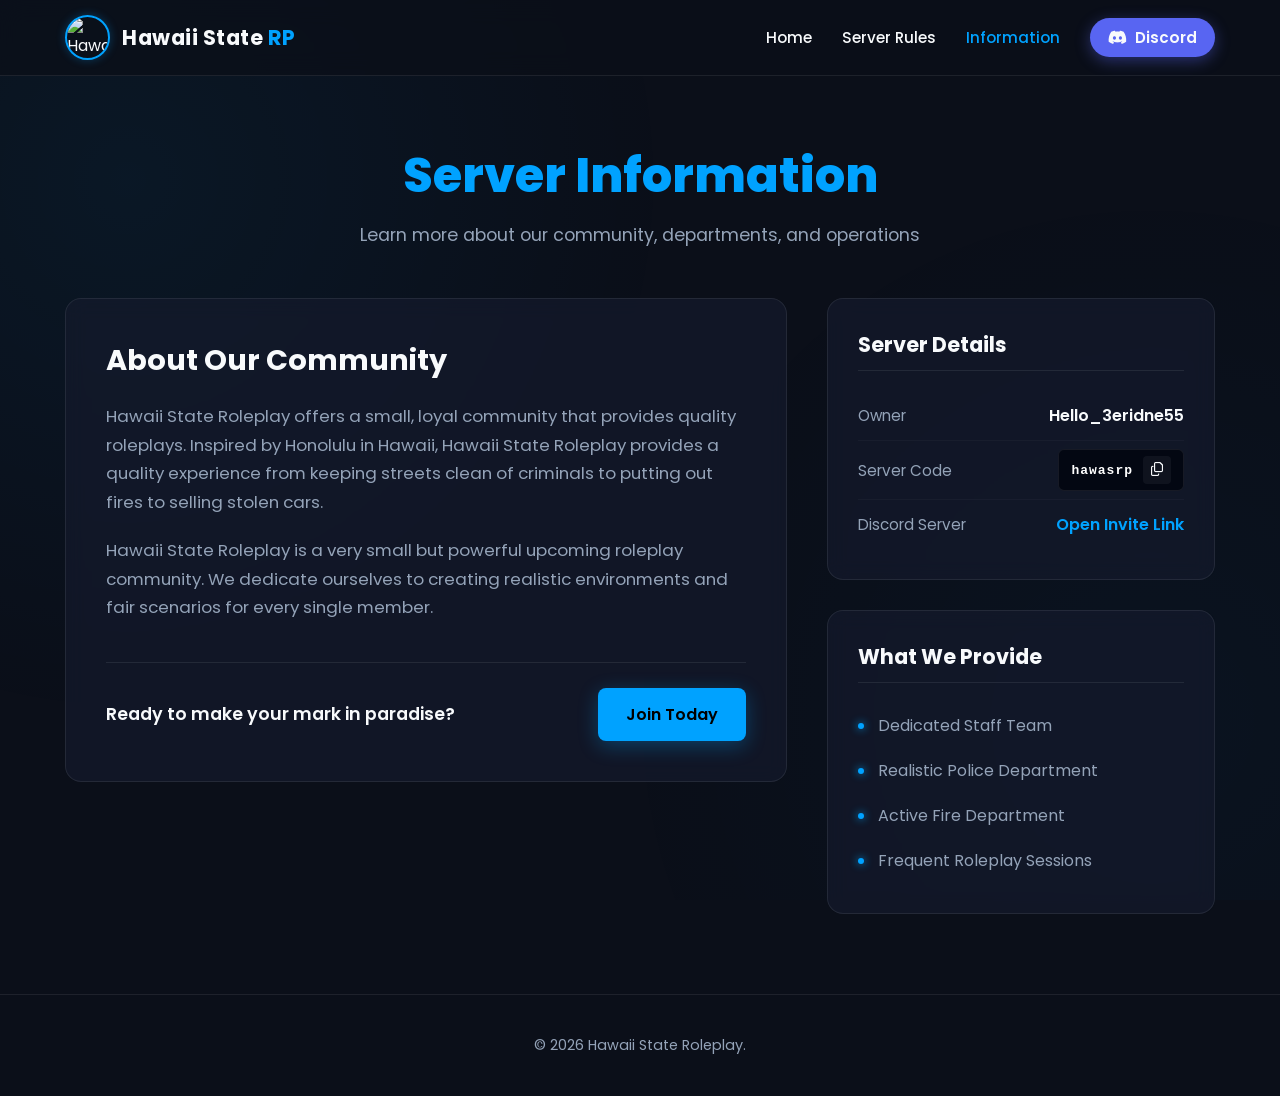
==== information.html @ 88bb8d45 "Create information.html" ====
<!DOCTYPE html>
<html lang="en">
  <head>
    <meta charset="UTF-8" />
    <meta name="viewport" content="width=device-width, initial-scale=1.0" />
    <title>Server Information | Hawaii State Roleplay</title>
    <link rel="stylesheet" href="style.css" />
    <link
      rel="stylesheet"
      href="https://cdnjs.cloudflare.com/ajax/libs/font-awesome/6.4.0/css/all.min.css"
    />
    <link rel="preconnect" href="https://fonts.googleapis.com" />
    <link rel="preconnect" href="https://fonts.gstatic.com" crossorigin />
    <link
      href="https://fonts.googleapis.com/css2?family=Poppins:wght@300;400;600;700;800&display=swap"
      rel="stylesheet"
    />
  </head>
  <body>
    <div class="animated-bg"></div>

    <nav class="navbar">
      <div class="nav-container">
        <a href="/index.html" class="logo-area-link">
          <div class="logo-area">
            <img
              src="https://www.image2url.com/r2/default/images/1780193311385-e0aa4b69-41cf-460f-bb58-9f60ad97b61d.png"
              alt="Hawaii State Roleplay Logo"
              class="server-icon"
            />
            <span class="brand-name"
              >Hawaii State <span class="highlight">RP</span></span
            >
          </div>
        </a>
        <ul class="nav-links">
          <li><a href="/index.html">Home</a></li>
          <li><a href="/server-rules.html">Server Rules</a></li>
          <li><a href="/information.html" class="active">Information</a></li>
          <li>
            <a
              href="https://discord.gg/xZEXJYRSRx"
              target="_blank"
              class="nav-discord-btn"
              ><i class="fab fa-discord"></i> Discord</a
            >
          </li>
        </ul>
        <div class="menu-toggle" id="mobile-menu">
          <span class="bar"></span>
          <span class="bar"></span>
          <span class="bar"></span>
        </div>
      </div>
    </nav>

    <main class="info-page-container">
      <div class="info-header fade-in">
        <h1 class="blue-text">Server Information</h1>
        <p>Learn more about our community, departments, and operations</p>
      </div>

      <div class="info-grid">
        <div class="info-main-card fade-in delay-1">
          <h2>About Our Community</h2>
          <p>
            Hawaii State Roleplay offers a small, loyal community that provides
            quality roleplays. Inspired by Honolulu in Hawaii, Hawaii State
            Roleplay provides a quality experience from keeping streets clean of
            criminals to putting out fires to selling stolen cars.
          </p>
          <p>
            Hawaii State Roleplay is a very small but powerful upcoming roleplay
            community. We dedicate ourselves to creating realistic environments
            and fair scenarios for every single member.
          </p>

          <div class="info-join-footer">
            <span>Ready to make your mark in paradise?</span>
            <a
              href="https://discord.gg/3sUJDVyM"
              target="_blank"
              class="btn btn-primary"
              >Join Today</a
            >
          </div>
        </div>

        <div class="info-sidebar">
          <div class="meta-card fade-in delay-2">
            <h3>Server Details</h3>
            <div class="meta-item">
              <span class="meta-label">Owner</span>
              <span class="meta-value">Hello_3eridne55</span>
            </div>

            <div class="meta-item-code">
              <span class="meta-label">Server Code</span>
              <div class="inline-code-box">
                <span id="serverJoinCode">hawasrp</span>
                <button id="copyCodeBtn" title="Copy Code">
                  <i class="far fa-copy"></i>
                </button>
              </div>
            </div>

            <div class="meta-item">
              <span class="meta-label">Discord Server</span>
              <span class="meta-value"
                ><a
                  href="https://discord.gg/3sUJDVyM"
                  target="_blank"
                  class="sidebar-link"
                  >Open Invite Link</a
                ></span
              >
            </div>
          </div>

          <div class="meta-card fade-in delay-3">
            <h3>What We Provide</h3>
            <ul class="features-list">
              <li>Dedicated Staff Team</li>
              <li>Realistic Police Department</li>
              <li>Active Fire Department</li>
              <li>Frequent Roleplay Sessions</li>
            </ul>
          </div>
        </div>
      </div>
    </main>

    <footer>
      <p>&copy; 2026 Hawaii State Roleplay.</p>
    </footer>

    <script>
      document.addEventListener("DOMContentLoaded", () => {
        // Mobile Menu Controller
        const mobileMenu = document.getElementById("mobile-menu");
        const navLinks = document.querySelector(".nav-links");

        mobileMenu.addEventListener("click", () => {
          navLinks.classList.toggle("active");
          mobileMenu.classList.toggle("is-active");

          const bars = mobileMenu.querySelectorAll(".bar");
          bars[0].style.transform = mobileMenu.classList.contains("is-active")
            ? "rotate(-45deg) translate(-5px, 6px)"
            : "none";
          bars[1].style.opacity = mobileMenu.classList.contains("is-active")
            ? "0"
            : "1";
          bars[2].style.transform = mobileMenu.classList.contains("is-active")
            ? "rotate(45deg) translate(-5px, -6px)"
            : "none";
        });

        // Clipboard Copy Integration
        const copyBtn = document.getElementById("copyCodeBtn");
        const codeText = document.getElementById("serverJoinCode").innerText;

        copyBtn.addEventListener("click", () => {
          navigator.clipboard.writeText(codeText).then(() => {
            copyBtn.innerHTML = `<i class="fas fa-check"></i>`;
            copyBtn.style.background = "#10b981";
            copyBtn.style.color = "#fff";

            setTimeout(() => {
              copyBtn.innerHTML = `<i class="far fa-copy"></i>`;
              copyBtn.style.background = "rgba(255,255,255,0.05)";
              copyBtn.style.color = "var(--text-main)";
            }, 2000);
          });
        });
      });
    </script>
  </body>
</html>
---- style.css ----
/* --- Global Theme & Reset --- */
:root {
  --primary-blue: #00a2ff;
  --active-green: #10b981;
  --dark-bg: #0b0f19;
  --card-bg: rgba(20, 27, 45, 0.7);
  --text-main: #f8fafc;
  --text-muted: #94a3b8;
  --glass-border: rgba(255, 255, 255, 0.08);
}

* {
  margin: 0;
  padding: 0;
  box-sizing: border-box;
  font-family: "Poppins", sans-serif;
  scroll-behavior: smooth;
}

body {
  background-color: var(--dark-bg);
  color: var(--text-main);
  overflow-x: hidden;
  position: relative;
}

/* --- Animated Background --- */
.animated-bg {
  position: fixed;
  top: 0;
  left: 0;
  width: 100%;
  height: 100%;
  z-index: -1;
  background: radial-gradient(
      circle at 10% 20%,
      rgba(0, 162, 255, 0.06) 0%,
      transparent 40%
    ),
    radial-gradient(
      circle at 90% 80%,
      rgba(0, 162, 255, 0.03) 0%,
      transparent 40%
    );
}

/* --- Navbar Styles --- */
.navbar {
  position: fixed;
  top: 0;
  left: 0;
  width: 100%;
  z-index: 1000;
  background: rgba(11, 15, 25, 0.75);
  backdrop-filter: blur(12px);
  border-bottom: 1px solid var(--glass-border);
}

.nav-container {
  max-width: 1200px;
  margin: 0 auto;
  display: flex;
  justify-content: space-between;
  align-items: center;
  padding: 15px 25px;
}

.logo-area-link {
  text-decoration: none;
  color: inherit;
  transition: opacity 0.2s ease;
}

.logo-area-link:hover {
  opacity: 0.9;
}

.logo-area {
  display: flex;
  align-items: center;
  gap: 12px;
}

.server-icon {
  width: 45px;
  height: 45px;
  border-radius: 50%;
  border: 2px solid var(--primary-blue);
  box-shadow: 0 0 10px rgba(0, 162, 255, 0.3);
}

.brand-name {
  font-size: 1.3rem;
  font-weight: 700;
  letter-spacing: 0.5px;
}

.highlight {
  color: var(--primary-blue);
}

.nav-links {
  display: flex;
  list-style: none;
  align-items: center;
  gap: 30px;
}

.nav-links a {
  color: var(--text-main);
  text-decoration: none;
  font-size: 0.95rem;
  font-weight: 500;
  transition: color 0.3s ease;
}

.nav-links a:hover,
.nav-links a.active {
  color: var(--primary-blue);
}

.nav-discord-btn {
  background: #5865f2;
  padding: 8px 18px;
  border-radius: 30px;
  display: flex;
  align-items: center;
  gap: 8px;
  font-weight: 600 !important;
  box-shadow: 0 4px 15px rgba(88, 101, 242, 0.4);
  transition: transform 0.2s, background 0.2s !important;
}

.nav-discord-btn:hover {
  background: #4752c4 !important;
  transform: translateY(-2px);
  color: white !important;
}

/* --- Mobile Menu --- */
.menu-toggle {
  display: none;
  cursor: pointer;
}

.menu-toggle .bar {
  display: block;
  width: 25px;
  height: 3px;
  margin: 5px auto;
  background-color: var(--text-main);
  transition: all 0.3s ease-in-out;
}

/* --- Hero Section --- */
.hero {
  min-height: 100vh;
  max-width: 1200px;
  margin: 0 auto;
  display: grid;
  grid-template-columns: 1.2fr 0.8fr;
  align-items: center;
  padding: 120px 25px 60px 25px;
  gap: 40px;
}

.badge {
  display: inline-block;
  background: rgba(0, 162, 255, 0.1);
  color: var(--primary-blue);
  padding: 6px 16px;
  border-radius: 20px;
  font-size: 0.85rem;
  font-weight: 600;
  letter-spacing: 1px;
  text-transform: uppercase;
  border: 1px solid rgba(0, 162, 255, 0.2);
  margin-bottom: 20px;
}

.hero h1 {
  font-size: 3.5rem;
  font-weight: 800;
  line-height: 1.2;
  margin-bottom: 20px;
}

.blue-text {
  color: var(--primary-blue);
}

.hero p {
  color: var(--text-muted);
  font-size: 1.1rem;
  line-height: 1.6;
  margin-bottom: 35px;
  max-width: 550px;
}

.hero-buttons {
  display: flex;
  gap: 20px;
  margin-bottom: 35px;
}

.btn {
  padding: 14px 28px;
  border-radius: 8px;
  font-weight: 600;
  text-decoration: none;
  display: flex;
  align-items: center;
  gap: 10px;
  font-size: 1rem;
  transition: all 0.3s ease;
}

.btn-primary {
  background: var(--primary-blue);
  color: #000;
  box-shadow: 0 5px 20px rgba(0, 162, 255, 0.3);
}

.btn-primary:hover {
  transform: translateY(-3px);
  box-shadow: 0 8px 25px rgba(0, 162, 255, 0.5);
}

.btn-secondary {
  background: rgba(255, 255, 255, 0.05);
  color: var(--text-main);
  border: 1px solid var(--glass-border);
}

.btn-secondary:hover {
  background: rgba(255, 255, 255, 0.1);
  transform: translateY(-3px);
}

/* --- Server Status Widget Area --- */
.status-wrapper {
  display: flex;
  flex-direction: column;
  gap: 20px;
}

.server-stats {
  display: flex;
  flex-wrap: wrap;
  gap: 15px;
}

.stat-box {
  display: flex;
  align-items: center;
  gap: 10px;
  background: rgba(255, 255, 255, 0.02);
  padding: 10px 18px;
  border-radius: 30px;
  border: 1px solid var(--glass-border);
  font-size: 0.9rem;
}

.stat-dot {
  width: 10px;
  height: 10px;
  border-radius: 50%;
  display: inline-block;
}

.stat-dot.green {
  background-color: var(--active-green);
  box-shadow: 0 0 8px var(--active-green);
}

.stat-dot.red {
  background-color: #ef4444;
  box-shadow: 0 0 8px #ef4444;
}

.stat-dot.gray {
  background-color: #6b7280;
}

.green-text {
  color: var(--active-green);
}
.red-text {
  color: #ef4444;
}

/* Dynamic Join Button Structure */
.join-container {
  transition: opacity 0.4s ease, transform 0.4s ease;
  display: block;
}

.join-container.hidden {
  display: none;
  opacity: 0;
  transform: translateY(-10px);
}

.btn-join-active {
  background: linear-gradient(90deg, var(--active-green), #059669);
  color: #fff;
  max-width: 320px;
  justify-content: center;
  border-radius: 30px;
  padding: 12px 24px;
  font-weight: 700;
  box-shadow: 0 4px 20px rgba(16, 185, 129, 0.4);
  border: 1px solid rgba(255, 255, 255, 0.1);
}

.btn-join-active:hover {
  transform: translateY(-2px);
  box-shadow: 0 6px 25px rgba(16, 185, 129, 0.6);
}

/* --- Floating Artwork --- */
.hero-image {
  display: flex;
  justify-content: center;
  align-items: center;
}

.image-glow-wrapper {
  position: relative;
}

.image-glow-wrapper::before {
  content: "";
  position: absolute;
  top: 50%;
  left: 50%;
  transform: translate(-50%, -50%);
  width: 80%;
  height: 80%;
  background: radial-gradient(
    circle,
    rgba(0, 162, 255, 0.2) 0%,
    transparent 70%
  );
  z-index: -1;
}

.floating-logo {
  width: 320px;
  height: 320px;
  object-fit: contain;
  animation: float 6s ease-in-out infinite;
}

@keyframes float {
  0%,
  100% {
    transform: translateY(0px);
  }
  50% {
    transform: translateY(-20px);
  }
}

/* --- Quick Actions Section --- */
.quick-actions {
  max-width: 1200px;
  margin: 80px auto;
  padding: 0 25px;
}

.section-title {
  text-align: center;
  margin-bottom: 50px;
}

.section-title h2 {
  font-size: 2.2rem;
  font-weight: 700;
  margin-bottom: 10px;
}

.section-title p {
  color: var(--text-muted);
}

.cards-grid {
  display: grid;
  grid-template-columns: repeat(auto-fit, minmax(300px, 1fr));
  gap: 30px;
}

.action-card {
  background: var(--card-bg);
  border: 1px solid var(--glass-border);
  border-radius: 16px;
  padding: 35px 30px;
  backdrop-filter: blur(10px);
  transition: transform 0.3s, border 0.3s;
}

.action-card:hover {
  transform: translateY(-5px);
  border-color: rgba(0, 162, 255, 0.4);
}

.card-icon {
  font-size: 2rem;
  color: var(--primary-blue);
  margin-bottom: 20px;
}

.action-card h3 {
  font-size: 1.3rem;
  margin-bottom: 15px;
}

.action-card p {
  color: var(--text-muted);
  font-size: 0.95rem;
  line-height: 1.6;
  margin-bottom: 25px;
}

.card-link {
  color: var(--primary-blue);
  text-decoration: none;
  font-weight: 600;
  font-size: 0.95rem;
  display: flex;
  align-items: center;
  gap: 8px;
  transition: gap 0.2s;
}

.card-link:hover {
  gap: 12px;
}

/* --- Footer --- */
footer {
  text-align: center;
  padding: 40px 25px;
  border-top: 1px solid var(--glass-border);
  color: var(--text-muted);
  font-size: 0.9rem;
}

/* --- Animations --- */
.fade-in {
  opacity: 0;
  animation: fadeIn 0.8s ease-out forwards;
}
.fade-in.delay-1 {
  animation-delay: 0.2s;
}
.fade-in.delay-2 {
  animation-delay: 0.4s;
}
.fade-in.delay-3 {
  animation-delay: 0.6s;
}
.fade-in.delay-4 {
  animation-delay: 0.8s;
}

.fade-in-right {
  opacity: 0;
  animation: fadeInRight 1s ease-out forwards;
  animation-delay: 0.3s;
}

@keyframes fadeIn {
  from {
    opacity: 0;
    transform: translateY(20px);
  }
  to {
    opacity: 1;
    transform: translateY(0);
  }
}

@keyframes fadeInRight {
  from {
    opacity: 0;
    transform: translateX(40px);
  }
  to {
    opacity: 1;
    transform: translateX(0);
  }
}

/* --- Responsive Layout --- */
@media (max-width: 968px) {
  .hero {
    grid-template-columns: 1fr;
    text-align: center;
    padding-top: 140px;
  }
  .hero p {
    margin: 0 auto 35px auto;
  }
  .hero-buttons {
    justify-content: center;
  }
  .server-stats {
    justify-content: center;
  }
  .join-container {
    display: flex;
    justify-content: center;
  }
  .floating-logo {
    width: 240px;
    height: 240px;
  }

  .menu-toggle {
    display: block;
  }
  .nav-links {
    position: fixed;
    left: -100%;
    top: 70px;
    flex-direction: column;
    background: #0b0f19;
    width: 100%;
    height: calc(100vh - 70px);
    text-align: center;
    transition: 0.3s;
    padding-top: 50px;
    gap: 40px;
  }
  .nav-links.active {
    left: 0;
  }
}

/* --- Information Page Specific Layout --- */
.info-page-container {
  max-width: 1200px;
  margin: 0 auto;
  padding: 140px 25px 80px 25px;
  min-height: calc(100vh - 100px);
}

.info-header {
  text-align: center;
  margin-bottom: 50px;
}

.info-header h1 {
  font-size: 3rem;
  font-weight: 800;
  margin-bottom: 10px;
}

.info-header p {
  color: var(--text-muted);
  font-size: 1.1rem;
}

.info-grid {
  display: grid;
  grid-template-columns: 1.3fr 0.7fr;
  gap: 40px;
  align-items: start;
}

.info-main-card {
  background: var(--card-bg);
  border: 1px solid var(--glass-border);
  padding: 40px;
  border-radius: 16px;
  backdrop-filter: blur(10px);
}

.info-main-card h2 {
  font-size: 1.8rem;
  margin-bottom: 20px;
}

.info-main-card p {
  color: var(--text-muted);
  font-size: 1.05rem;
  line-height: 1.7;
  margin-bottom: 20px;
}

.info-join-footer {
  margin-top: 40px;
  padding-top: 25px;
  border-top: 1px solid var(--glass-border);
  display: flex;
  justify-content: space-between;
  align-items: center;
  flex-wrap: wrap;
  gap: 20px;
}

.info-join-footer span {
  font-weight: 600;
  font-size: 1.1rem;
}

.info-sidebar {
  display: flex;
  flex-direction: column;
  gap: 30px;
}

.meta-card {
  background: var(--card-bg);
  border: 1px solid var(--glass-border);
  padding: 30px;
  border-radius: 16px;
  backdrop-filter: blur(10px);
}

.meta-card h3 {
  font-size: 1.3rem;
  margin-bottom: 20px;
  padding-bottom: 10px;
  border-bottom: 1px solid var(--glass-border);
}

.meta-item {
  display: flex;
  justify-content: space-between;
  align-items: center;
  padding: 12px 0;
  border-bottom: 1px solid rgba(255, 255, 255, 0.03);
}

.meta-item:last-child {
  border-bottom: none;
}

.meta-item-code {
  display: flex;
  justify-content: space-between;
  align-items: center;
  padding: 8px 0;
  border-bottom: 1px solid rgba(255, 255, 255, 0.03);
}

.meta-label {
  color: var(--text-muted);
  font-size: 0.95rem;
}

.meta-value {
  font-weight: 600;
}

.sidebar-link {
  color: var(--primary-blue);
  text-decoration: none;
  transition: filter 0.2s;
}

.sidebar-link:hover {
  filter: brightness(1.2);
}

.inline-code-box {
  background: #030712;
  padding: 6px 12px;
  border-radius: 6px;
  border: 1px solid var(--glass-border);
  display: flex;
  align-items: center;
  gap: 10px;
}

#serverJoinCode {
  font-family: monospace;
  font-weight: 700;
  color: #fff;
  letter-spacing: 1px;
}

#copyCodeBtn {
  background: rgba(255, 255, 255, 0.05);
  border: none;
  color: var(--text-main);
  width: 28px;
  height: 28px;
  border-radius: 4px;
  cursor: pointer;
  display: flex;
  align-items: center;
  justify-content: center;
  font-size: 0.85rem;
  transition: all 0.2s;
}

#copyCodeBtn:hover {
  background: var(--primary-blue);
  color: #000;
}

.features-list {
  list-style: none;
}

.features-list li {
  padding: 10px 0;
  color: var(--text-muted);
  position: relative;
  padding-left: 20px;
}

.features-list li::before {
  content: "";
  position: absolute;
  left: 0;
  top: 50%;
  transform: translateY(-50%);
  width: 6px;
  height: 6px;
  background-color: var(--primary-blue);
  border-radius: 50%;
  box-shadow: 0 0 8px var(--primary-blue);
}

/* --- Responsive adjustments --- */
@media (max-width: 850px) {
  .info-grid {
    grid-template-columns: 1fr;
  }
}

/* --- Rules Page Specific Layout --- */
.rules-page-container {
  max-width: 1000px;
  margin: 0 auto;
  padding: 140px 25px 80px 25px;
  min-height: calc(100vh - 100px);
}

.rules-header {
  text-align: center;
  margin-bottom: 50px;
}

.rules-header h1 {
  font-size: 3rem;
  font-weight: 800;
  margin-bottom: 15px;
}

.rules-header p {
  color: var(--text-muted);
  font-size: 1.05rem;
  line-height: 1.6;
  max-width: 800px;
  margin: 0 auto;
}

/* Accordion Wrapper */
.rules-accordion-container {
  display: flex;
  flex-direction: column;
  gap: 20px;
}

.accordion-item {
  background: var(--card-bg);
  border: 1px solid var(--glass-border);
  border-radius: 12px;
  overflow: hidden;
  backdrop-filter: blur(10px);
  transition: border 0.3s ease;
}

.accordion-item:hover {
  border-color: rgba(0, 162, 255, 0.3);
}

.accordion-header {
  width: 100%;
  background: transparent;
  border: none;
  padding: 22px 30px;
  display: flex;
  justify-content: space-between;
  align-items: center;
  cursor: pointer;
  color: var(--text-main);
  font-size: 1.3rem;
  font-weight: 600;
  text-align: left;
}

.toggle-icon {
  font-size: 1.1rem;
  color: var(--text-muted);
  transition: transform 0.3s ease, color 0.3s ease;
}

/* Open Accordion States */
.accordion-content {
  max-height: 0;
  overflow: hidden;
  transition: max-height 0.4s cubic-bezier(0, 1, 0, 1);
  background: rgba(5, 7, 12, 0.3);
}

.accordion-item.active .accordion-content {
  max-height: 2000px; /* High value to allow smooth auto-expanding content */
  transition: max-height 0.4s cubic-bezier(1, 0, 1, 0);
  border-top: 1px solid rgba(255, 255, 255, 0.04);
}

.accordion-item.active .toggle-icon {
  transform: rotate(180deg);
  color: var(--primary-blue);
}

/* Rules Lists Inside Content */
.rules-list {
  padding: 30px;
  display: flex;
  flex-direction: column;
  gap: 20px;
}

.rule-box {
  background: rgba(255, 255, 255, 0.01);
  border-left: 3px solid var(--primary-blue);
  padding: 15px 20px;
  border-radius: 0 8px 8px 0;
  border-top: 1px solid rgba(255, 255, 255, 0.02);
  border-right: 1px solid rgba(255, 255, 255, 0.02);
  border-bottom: 1px solid rgba(255, 255, 255, 0.02);
}

.rule-title {
  display: block;
  font-size: 1.05rem;
  font-weight: 600;
  color: var(--text-main);
  margin-bottom: 5px;
}

.rule-box p {
  color: var(--text-muted);
  font-size: 0.95rem;
  line-height: 1.6;
}

/* ==========================================================================
   STAFF APPLICATION PAGE STYLES
   ========================================================================== */

.app-page-container {
  max-width: 800px;
  margin: 0 auto;
  padding: 140px 25px 80px 25px;
  min-height: calc(100vh - 100px);
}

.app-header {
  text-align: center;
  margin-bottom: 40px;
}

.app-header h1 {
  font-size: 3rem;
  font-weight: 800;
  margin-bottom: 10px;
}

.app-header p {
  color: var(--text-muted);
  font-size: 1.1rem;
}

.app-card {
  background: var(--card-bg);
  border: 1px solid var(--glass-border);
  padding: 40px;
  border-radius: 16px;
  backdrop-filter: blur(10px);
  position: relative;
}

.app-card h2 {
  font-size: 1.8rem;
  margin-bottom: 20px;
}

.app-card p {
  color: var(--text-muted);
  font-size: 1.05rem;
  line-height: 1.7;
  margin-bottom: 25px;
}

/* Requirements Box & List Layout */
.app-requirements {
  background: rgba(0, 162, 255, 0.03);
  border: 1px solid rgba(0, 162, 255, 0.1);
  padding: 25px;
  border-radius: 8px;
  margin-bottom: 35px;
}

.app-requirements h3 {
  font-size: 1.1rem;
  margin-bottom: 15px;
  color: var(--text-main);
}

.app-requirements ul {
  list-style: none;
  padding: 0;
  margin: 0;
}

.app-requirements ul li {
  position: relative;
  padding-left: 25px;
  margin-bottom: 12px;
  color: var(--text-muted);
  font-size: 0.95rem;
  line-height: 1.5;
}

/* Custom Checkmark for Standard List Items */
.app-requirements ul li:not(.warning-rule)::before {
  content: "\f00c";
  font-family: "Font Awesome 5 Free";
  font-weight: 900;
  position: absolute;
  left: 0;
  top: 2px;
  color: var(--primary-blue);
  font-size: 0.9rem;
}

/* Red AI Alert Warning Rules (Fixes Overlapping Checkmark) */
.app-requirements ul li.warning-rule {
  padding-left: 15px;
  color: #ef4444 !important;
  font-weight: 600;
  border-left: 3px solid #ef4444;
  margin-top: 15px;
}

.app-requirements ul li.warning-rule::before {
  display: none !important; /* Completely removes checkmark icon framework overlay */
}

/* Custom Agreement Checkbox Box */
.agreement-zone {
  margin: 25px 0;
  padding: 15px 0;
  border-top: 1px solid var(--glass-border);
}

.checkbox-container {
  display: block;
  position: relative;
  padding-left: 35px;
  cursor: pointer;
  font-size: 0.95rem;
  color: var(--text-muted);
  user-select: none;
  line-height: 1.5;
}

.checkbox-container input {
  position: absolute;
  opacity: 0;
  cursor: pointer;
  height: 0;
  width: 0;
}

.checkmark {
  position: absolute;
  top: 2px;
  left: 0;
  height: 20px;
  width: 20px;
  background-color: #060913;
  border: 1px solid var(--glass-border);
  border-radius: 4px;
  transition: all 0.2s ease;
}

.checkbox-container:hover input ~ .checkmark {
  border-color: var(--primary-blue);
}

.checkbox-container input:checked ~ .checkmark {
  background-color: var(--primary-blue);
  border-color: var(--primary-blue);
}

.checkmark:after {
  content: "";
  position: absolute;
  display: none;
}

.checkbox-container input:checked ~ .checkmark:after {
  display: block;
}

.checkbox-container .checkmark:after {
  left: 6px;
  top: 2px;
  width: 5px;
  height: 10px;
  border: solid #000;
  border-width: 0 2px 2px 0;
  transform: rotate(45deg);
}

.auth-action-zone {
  display: flex;
  justify-content: center;
  padding-top: 10px;
}

/* Button Disabled Properties */
button:disabled {
  opacity: 0.3 !important;
  cursor: not-allowed !important;
  transform: none !important;
  box-shadow: none !important;
}

/* --- Multi-Step Form Management --- */
.form-step {
  transition: opacity 0.3s ease;
}

.form-step.hidden {
  display: none !important;
}

.step-progress {
  font-size: 0.85rem;
  color: var(--primary-blue);
  text-transform: uppercase;
  letter-spacing: 1.5px;
  font-weight: 600;
  margin-bottom: 25px;
}

/* Clean Input Labels */
.input-group {
  display: flex;
  flex-direction: column;
  gap: 8px;
  margin-bottom: 22px;
}

.input-group label {
  font-size: 1rem !important;
  font-weight: 600;
  color: var(--text-main);
}

.input-group input,
.input-group textarea {
  background: #060913;
  border: 1px solid var(--glass-border);
  padding: 14px;
  border-radius: 8px;
  color: #fff;
  font-family: inherit;
  font-size: 0.95rem;
  outline: none;
  transition: border-color 0.2s ease, box-shadow 0.2s ease;
}

.input-group input:focus,
.input-group textarea:focus {
  border-color: var(--primary-blue);
  box-shadow: 0 0 10px rgba(0, 162, 255, 0.15);
}

.input-group textarea {
  resize: vertical;
}

/* Navigation System Layout */
.form-navigation {
  display: flex;
  justify-content: space-between;
  align-items: center;
  margin-top: 35px;
  padding-top: 20px;
  border-top: 1px solid var(--glass-border);
}

/* Section 3 Review Panel elements */
.review-panel {
  background: rgba(255, 255, 255, 0.01);
  border: 1px solid var(--glass-border);
  padding: 25px;
  border-radius: 8px;
}

.review-panel h3 {
  font-size: 1.2rem;
  margin-bottom: 10px;
}

.review-panel p {
  font-size: 0.9rem;
  color: var(--text-muted);
  margin-bottom: 20px;
}

.review-summary {
  background: #060913;
  padding: 15px 20px;
  border-radius: 6px;
  border-left: 3px solid var(--primary-blue);
}

.review-summary p {
  margin-bottom: 10px !important;
  color: var(--text-main) !important;
  font-size: 0.95rem !important;
}

.review-summary p:last-child {
  margin-bottom: 0 !important;
}

/* Transition Stage Spinner Loader Animation */
#stage-loader {
  text-align: center;
  padding: 60px 0;
  display: flex;
  flex-direction: column;
  align-items: center;
  gap: 20px;
}

#stage-loader p {
  color: var(--text-muted);
  font-size: 0.95rem;
  letter-spacing: 0.5px;
}

.loading-spinner {
  width: 45px;
  height: 45px;
  border: 3px solid rgba(255, 255, 255, 0.1);
  border-radius: 50%;
  border-top-color: var(--primary-blue);
  animation: appSpin 1s linear infinite;
}

@keyframes appSpin {
  to {
    transform: rotate(360deg);
  }
}

/* Dynamic Inline Form Verification Highlights */
.error-msg {
  display: none;
  color: #ef4444;
  font-size: 0.8rem;
  font-weight: 600;
  margin-top: 5px;
  text-transform: uppercase;
  letter-spacing: 0.5px;
}

.input-error {
  border-color: #ef4444 !important;
  box-shadow: 0 0 10px rgba(239, 68, 68, 0.1) !important;
}

.input-error ~ .error-msg {
  display: block;
  animation: fadeIn 0.2s ease;
}

/* Final Success Page Confirmation Screen elements */
.success-icon-zone {
  text-align: center;
  font-size: 4rem;
  color: #10b981;
  margin-bottom: 20px;
  text-shadow: 0 0 20px rgba(16, 185, 129, 0.3);
}

#success-view {
  text-align: center;
}

#success-view h2 {
  margin-bottom: 15px;
}

#success-view p {
  max-width: 550px;
  margin: 0 auto 30px auto;
}

.hidden {
  display: none !important;
}

/* --- High-Tier Form Components UI Optimization --- */

.opt-label {
  font-size: 0.8rem;
  color: var(--text-muted);
  font-weight: 400;
  margin-left: 5px;
}

/* Upgraded Sleek Slider Component Layout */
.slider-container {
  background: #060913;
  border: 1px solid var(--glass-border);
  border-radius: 12px;
  padding: 24px;
  margin-top: 5px;
}

.slider-wrapper {
  display: flex;
  align-items: center;
  gap: 25px;
}

.slider-wrapper input[type="range"] {
  flex: 1;
  height: 6px;
  background: rgba(255, 255, 255, 0.08);
  border-radius: 10px;
  outline: none;
  appearance: none;
  -webkit-appearance: none;
}

/* Custom Thumb Slider Drag Control Styling */
.slider-wrapper input[type="range"]::-webkit-slider-thumb {
  -webkit-appearance: none;
  appearance: none;
  width: 20px;
  height: 20px;
  border-radius: 50%;
  background: var(--primary-blue);
  box-shadow: 0 0 12px var(--primary-blue);
  cursor: pointer;
  transition: transform 0.1s ease;
}

.slider-wrapper input[type="range"]::-webkit-slider-thumb:hover {
  transform: scale(1.2);
}

.slider-badge {
  background: rgba(0, 162, 255, 0.12);
  border: 1px solid var(--primary-blue);
  color: #fff;
  font-weight: 700;
  min-width: 45px;
  height: 45px;
  display: flex;
  align-items: center;
  justify-content: center;
  border-radius: 10px;
  font-size: 1.1rem;
  box-shadow: 0 0 10px rgba(0, 162, 255, 0.1);
}

.slider-hints {
  display: flex;
  justify-content: space-between;
  font-size: 0.8rem;
  color: var(--text-muted);
  margin-top: 14px;
  padding: 0 2px;
}

/* Upgraded Interactive Multiple Choice Card Cards */
.radio-options-grid {
  display: grid;
  grid-template-columns: 1fr 1fr;
  gap: 15px;
  margin-top: 6px;
}

.radio-options-grid.stack-grid {
  grid-template-columns: 1fr;
  gap: 12px;
}

.radio-card {
  background: #060913;
  border: 1px solid var(--glass-border);
  padding: 16px 20px;
  border-radius: 10px;
  cursor: pointer;
  display: flex;
  align-items: center;
  gap: 14px;
  position: relative;
  transition: all 0.25s cubic-bezier(0.4, 0, 0.2, 1);
  user-select: none;
}

.radio-card input {
  accent-color: var(--primary-blue);
  width: 18px;
  height: 18px;
  cursor: pointer;
}

.radio-card span {
  font-size: 0.95rem;
  color: var(--text-muted);
  font-weight: 500;
  transition: color 0.2s ease;
}

/* Interactive States */
.radio-card:hover {
  border-color: rgba(0, 162, 255, 0.4);
  background: rgba(0, 162, 255, 0.02);
  transform: translateY(-1px);
}

/* Checked Card Highlighter States */
.radio-card:has(input:checked) {
  border-color: var(--primary-blue);
  background: rgba(0, 162, 255, 0.05);
  box-shadow: 0 0 15px rgba(0, 162, 255, 0.12);
}

.radio-card:has(input:checked) span {
  color: #fff;
}

/* MC Group Verification Faults */
.error-msg-mc {
  display: none;
  color: #ef4444;
  font-size: 0.8rem;
  font-weight: 600;
  margin-top: 8px;
  text-transform: uppercase;
  letter-spacing: 0.5px;
}

.mc-group-error .radio-card {
  border-color: rgba(239, 68, 68, 0.4);
}

.mc-group-error .error-msg-mc {
  display: block;
  animation: fadeIn 0.2s ease;
}
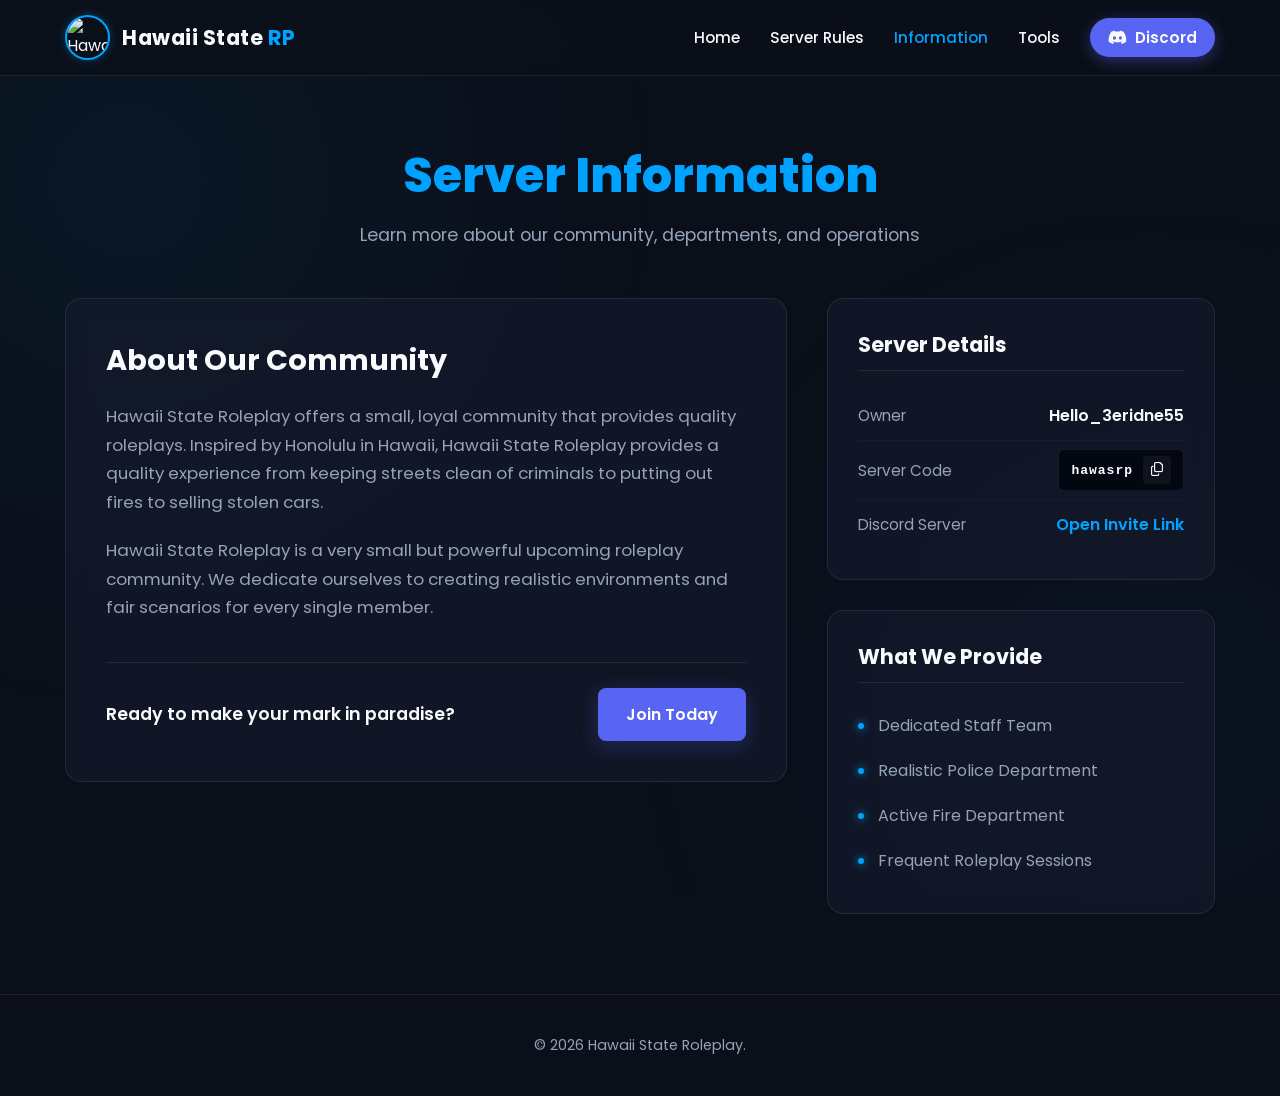
==== commit 06e7cd1c: "Update information.html" ====
--- a/information.html
+++ b/information.html
@@ -4,6 +4,13 @@
     <meta charset="UTF-8" />
     <meta name="viewport" content="width=device-width, initial-scale=1.0" />
     <title>Server Information | Hawaii State Roleplay</title>
+
+    <link
+      rel="icon"
+      type="image/x-icon"
+      href="https://raw.githubusercontent.com/HawaiiStateRoleplay/hawaiistateroleplay.github.io/refs/heads/main/favicon.ico"
+    />
+
     <link rel="stylesheet" href="style.css" />
     <link
       rel="stylesheet"
@@ -37,6 +44,7 @@
           <li><a href="/index.html">Home</a></li>
           <li><a href="/server-rules.html">Server Rules</a></li>
           <li><a href="/information.html" class="active">Information</a></li>
+          <li><a href="/tools.html">Tools</a></li>
           <li>
             <a
               href="https://discord.gg/xZEXJYRSRx"
--- a/style.css
+++ b/style.css
@@ -7,6 +7,8 @@
   --text-main: #f8fafc;
   --text-muted: #94a3b8;
   --glass-border: rgba(255, 255, 255, 0.08);
+  --discord-blurple: #5865f2;
+  --discord-blurple-hover: #4752c4;
 }
 
 * {
@@ -120,7 +122,7 @@
 }
 
 .nav-discord-btn {
-  background: #5865f2;
+  background: var(--discord-blurple);
   padding: 8px 18px;
   border-radius: 30px;
   display: flex;
@@ -132,7 +134,7 @@
 }
 
 .nav-discord-btn:hover {
-  background: #4752c4 !important;
+  background: var(--discord-blurple-hover) !important;
   transform: translateY(-2px);
   color: white !important;
 }
@@ -215,15 +217,21 @@
   transition: all 0.3s ease;
 }
 
+/* Updated premium Discord button style */
 .btn-primary {
-  background: var(--primary-blue);
-  color: #000;
-  box-shadow: 0 5px 20px rgba(0, 162, 255, 0.3);
+  background: var(--discord-blurple);
+  color: #ffffff;
+  box-shadow: 0 5px 20px rgba(88, 101, 242, 0.25);
+}
+
+.btn-primary i {
+  color: #ffffff; /* Forces Discord icon to stay clean white */
 }
 
 .btn-primary:hover {
   transform: translateY(-3px);
-  box-shadow: 0 8px 25px rgba(0, 162, 255, 0.5);
+  background: var(--discord-blurple-hover);
+  box-shadow: 0 8px 25px rgba(88, 101, 242, 0.45);
 }
 
 .btn-secondary {
@@ -365,7 +373,7 @@
 /* --- Quick Actions Section --- */
 .quick-actions {
   max-width: 1200px;
-  margin: 80px auto;
+  margin: 80px auto 40px auto;
   padding: 0 25px;
 }
 
@@ -391,27 +399,35 @@
 }
 
 .action-card {
+  display: flex;
+  flex-direction: column;
+  justify-content: space-between;
+  height: 100%;
   background: var(--card-bg);
   border: 1px solid var(--glass-border);
+  padding: 35px 30px;
   border-radius: 16px;
-  padding: 35px 30px;
-  backdrop-filter: blur(10px);
-  transition: transform 0.3s, border 0.3s;
-}
-
+  backdrop-filter: blur(8px);
+  transition: transform 0.3s ease, box-shadow 0.3s ease, border-color 0.3s ease;
+}
+
+/* --- Card Hover Animation --- */
 .action-card:hover {
   transform: translateY(-5px);
-  border-color: rgba(0, 162, 255, 0.4);
+  border-color: rgba(0, 162, 255, 0.25);
+  box-shadow: 0 10px 30px rgba(0, 162, 255, 0.15);
 }
 
 .card-icon {
   font-size: 2rem;
   color: var(--primary-blue);
   margin-bottom: 20px;
+  display: inline-block;
 }
 
 .action-card h3 {
-  font-size: 1.3rem;
+  font-size: 1.4rem;
+  font-weight: 700;
   margin-bottom: 15px;
 }
 
@@ -419,7 +435,8 @@
   color: var(--text-muted);
   font-size: 0.95rem;
   line-height: 1.6;
-  margin-bottom: 25px;
+  margin-bottom: 30px;
+  flex-grow: 1;
 }
 
 .card-link {
@@ -431,12 +448,70 @@
   align-items: center;
   gap: 8px;
   transition: gap 0.2s;
+  margin-top: auto;
 }
 
 .card-link:hover {
   gap: 12px;
 }
 
+/* --- Footer --- */
+footer {
+  text-align: center;
+  padding: 40px 25px;
+  border-top: 1px solid var(--glass-border);
+  color: var(--text-muted);
+  font-size: 0.9rem;
+}
+
+/* --- Mobile Responsiveness --- */
+@media screen and (max-width: 768px) {
+  .menu-toggle {
+    display: block;
+  }
+
+  .nav-links {
+    position: fixed;
+    top: 75px;
+    right: -100%;
+    flex-direction: column;
+    background: rgba(11, 15, 25, 0.95);
+    backdrop-filter: blur(16px);
+    width: 100%;
+    height: calc(100vh - 75px);
+    padding: 40px;
+    gap: 25px;
+    transition: right 0.4s ease;
+    border-top: 1px solid var(--glass-border);
+  }
+
+  .nav-links.active {
+    right: 0;
+  }
+
+  .hero {
+    grid-template-columns: 1fr;
+    text-align: center;
+    padding-top: 140px;
+  }
+
+  .hero p {
+    margin: 0 auto 35px auto;
+  }
+
+  .hero-buttons {
+    justify-content: center;
+  }
+
+  .server-stats {
+    justify-content: center;
+  }
+
+  .floating-logo {
+    width: 240px;
+    height: 240px;
+  }
+}
 /* --- Footer --- */
 footer {
   text-align: center;
@@ -1368,3 +1443,4 @@
   display: block;
   animation: fadeIn 0.2s ease;
 }
+
